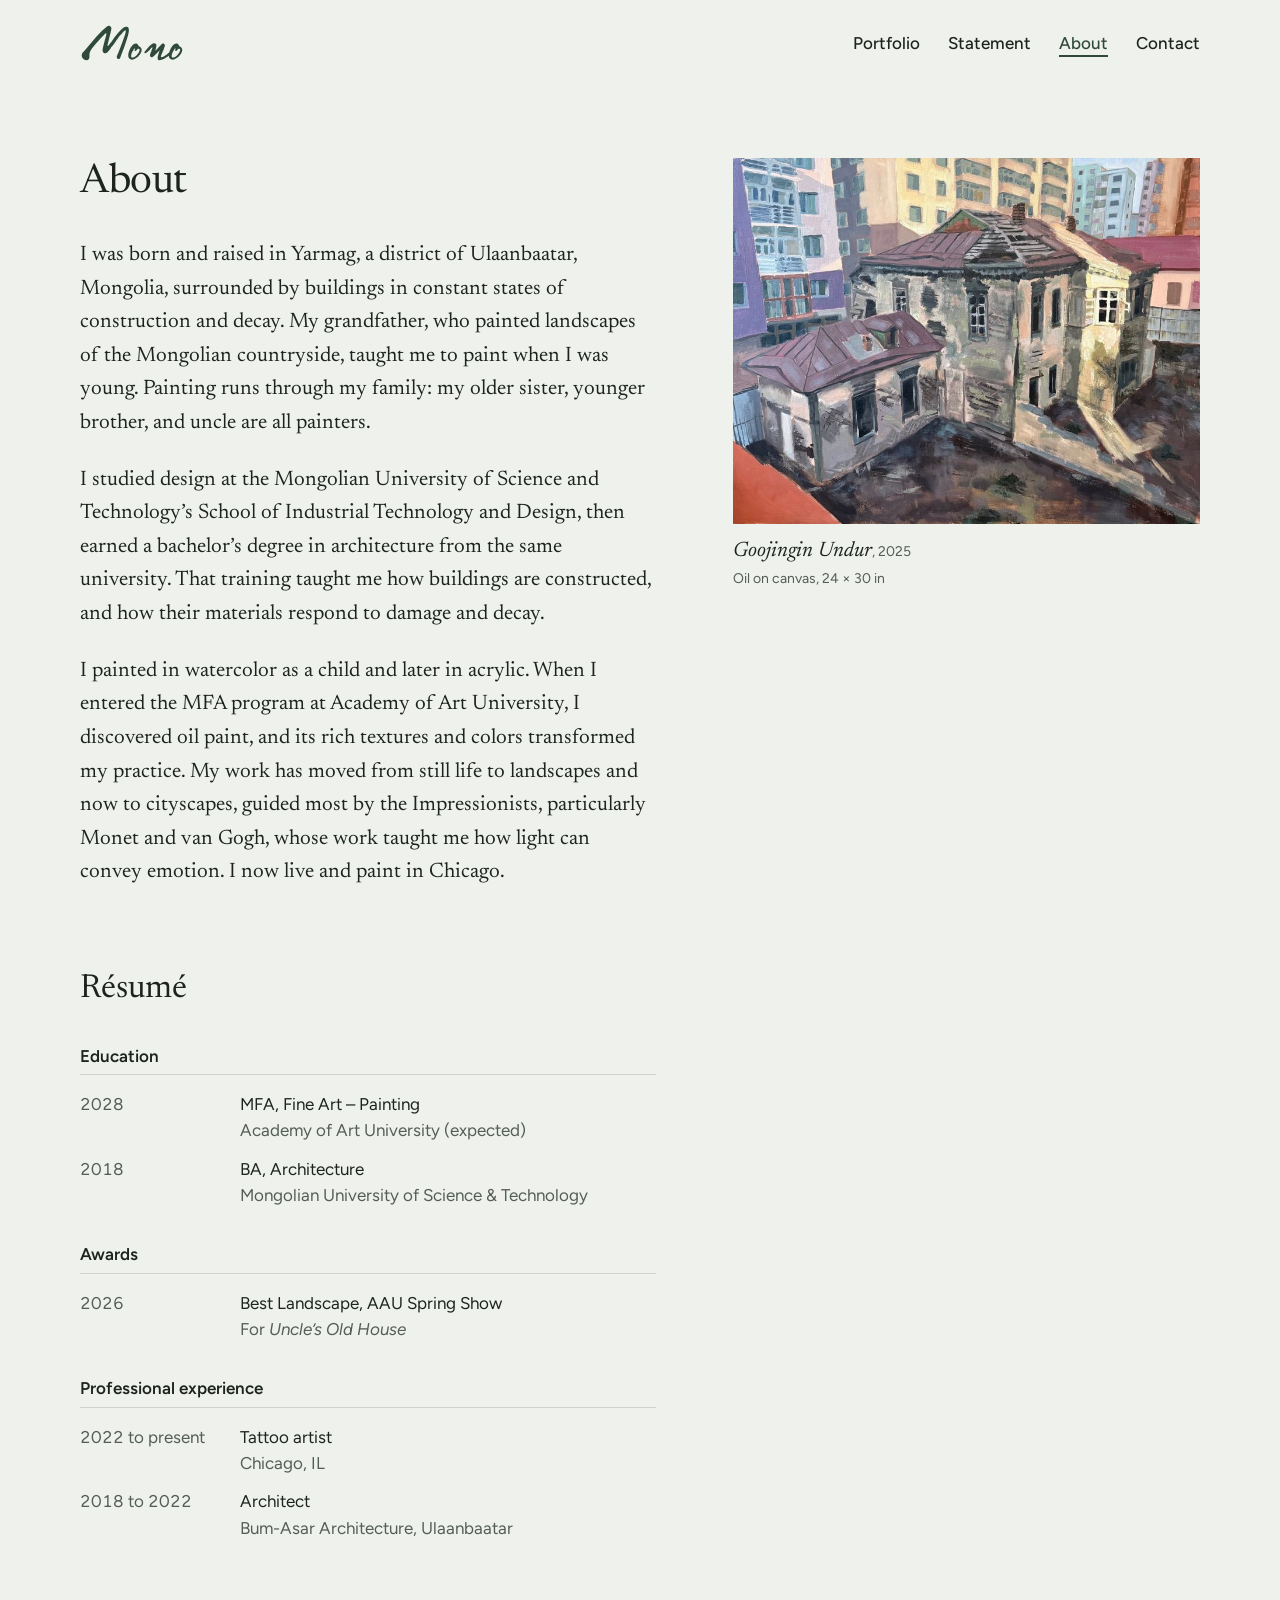
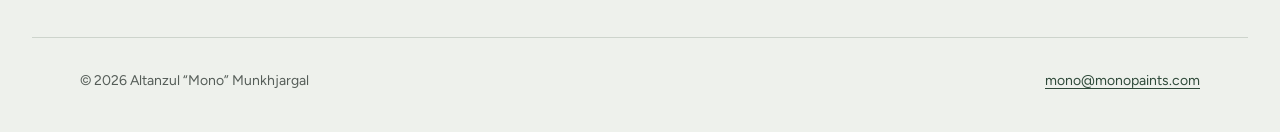
==== about/index.html @ 496c8938 "Add monopaints.com artist website Home, portfolio (Faded Memory and Small Moments), statement, about" ====
<!doctype html>
<html lang="en">
<head>
  <meta charset="utf-8">
  <meta name="viewport" content="width=device-width, initial-scale=1">
  <title>About | Mono Munkhjargal</title>
  <meta name="description" content="Bio and résumé of Altanzul “Mono” Munkhjargal, an oil painter from Ulaanbaatar, Mongolia, based in Chicago.">
  <link rel="canonical" href="https://monopaints.com/about/">
  <meta property="og:type" content="website">
  <meta property="og:title" content="About | Mono Munkhjargal">
  <meta property="og:url" content="https://monopaints.com/about/">
  <meta property="og:image" content="https://monopaints.com/assets/share.jpg">
  <link rel="icon" href="/assets/favicon.svg" type="image/svg+xml">
  <link rel="apple-touch-icon" href="/assets/apple-touch-icon.png">
  <link rel="preconnect" href="https://fonts.googleapis.com">
  <link rel="preconnect" href="https://fonts.gstatic.com" crossorigin>
  <link rel="stylesheet" href="https://fonts.googleapis.com/css2?family=Figtree:wght@400;500;600&family=Newsreader:ital,opsz,wght@0,6..72,400;1,6..72,400&display=swap">
  <link rel="stylesheet" href="/assets/site.css">
</head>
<body>
  <a class="skip-link" href="#main">Skip to content</a>
  <header class="site-header">
    <a class="home-link" href="/"><span class="wordmark" aria-hidden="true"></span><span class="visually-hidden">Mono Munkhjargal, home</span></a>
    <nav class="site-nav" aria-label="Main">
      <ul>
        <li><a href="/portfolio/">Portfolio</a></li>
        <li><a href="/statement/">Statement</a></li>
        <li><a href="/about/" aria-current="page">About</a></li>
        <li><a href="/contact/">Contact</a></li>
      </ul>
    </nav>
  </header>

  <main class="page" id="main">
    <div class="text-and-image">
      <div>
        <h1 class="page-title">About</h1>
        <div class="prose">
          <p>I was born and raised in Yarmag, a district of Ulaanbaatar, Mongolia, surrounded by buildings in constant states of construction and decay. My grandfather, who painted landscapes of the Mongolian countryside, taught me to paint when I was young. Painting runs through my family: my older sister, younger brother, and uncle are all painters.</p>
          <p>I studied design at the Mongolian University of Science and Technology’s School of Industrial Technology and Design, then earned a bachelor’s degree in architecture from the same university. That training taught me how buildings are constructed, and how their materials respond to damage and decay.</p>
          <p>I painted in watercolor as a child and later in acrylic. When I entered the MFA program at Academy of Art University, I discovered oil paint, and its rich textures and colors transformed my practice. My work has moved from still life to landscapes and now to cityscapes, guided most by the Impressionists, particularly Monet and van Gogh, whose work taught me how light can convey emotion. I now live and paint in Chicago.</p>
        </div>

        <section class="resume" aria-labelledby="resume">
          <h2 id="resume">Résumé</h2>

          <h3>Education</h3>
          <dl>
            <dt>2028</dt>
            <dd>MFA, Fine Art – Painting<span>Academy of Art University (expected)</span></dd>
            <dt>2018</dt>
            <dd>BA, Architecture<span>Mongolian University of Science &amp; Technology</span></dd>
          </dl>

          <h3>Awards</h3>
          <dl>
            <dt>2026</dt>
            <dd>Best Landscape, AAU Spring Show<span>For <i>Uncle’s Old House</i></span></dd>
          </dl>

          <h3>Professional experience</h3>
          <dl>
            <dt>2022 to present</dt>
            <dd>Tattoo artist<span>Chicago, IL</span></dd>
            <dt>2018 to 2022</dt>
            <dd>Architect<span>Bum-Asar Architecture, Ulaanbaatar</span></dd>
          </dl>
        </section>
      </div>
      <aside>
        <img src="/assets/works/goojingin-undur-1600.jpg"
             srcset="/assets/works/goojingin-undur-800.jpg 800w, /assets/works/goojingin-undur-1600.jpg 1600w"
             sizes="(max-width: 52rem) 100vw, 40vw" width="1600" height="1253"
             alt="Goojingin Undur: a crumbling two-story house with a sagging roof, seen from above and hemmed in by colorful apartment towers.">
        <p class="caption"><span class="title">Goojingin Undur</span>, 2025<br>Oil on canvas, 24 × 30 in</p>
      </aside>
    </div>
  </main>

  <footer class="site-footer">
    <p>© 2026 Altanzul “Mono” Munkhjargal</p>
    <p><a href="mailto:mono@monopaints.com">mono@monopaints.com</a></p>
  </footer>
</body>
</html>
---- assets/site.css ----
/* Mono Munkhjargal — site styles */

:root {
  --plaster: #eef1ec;
  --sage: #c7eac1;
  --pine: #2f4a3a;
  --ink: #1d2420;
  --stone: #555d58;
  --rule: #cdd4cc;
  --night: #161b18;

  --sans: "Figtree", "Avenir Next", "Segoe UI", sans-serif;
  --serif: "Newsreader", "Iowan Old Style", Georgia, serif;

  --step--1: 0.875rem;
  --step-0: 1.0625rem;
  --step-1: 1.3125rem;
  --step-2: 1.625rem;
  --step-3: 2.0625rem;
  --step-4: 2.5625rem;

  --gutter: clamp(1rem, 4vw, 3rem);
  --max: 76rem;
}

*,
*::before,
*::after {
  box-sizing: border-box;
}

html {
  -webkit-text-size-adjust: 100%;
  text-size-adjust: 100%;
}

body {
  margin: 0;
  background: var(--plaster);
  color: var(--ink);
  font-family: var(--sans);
  font-size: var(--step-0);
  line-height: 1.55;
  -webkit-font-smoothing: antialiased;
}

img {
  display: block;
  max-width: 100%;
  height: auto;
}

a {
  color: var(--pine);
  text-decoration-thickness: 1px;
  text-underline-offset: 0.2em;
}

a:hover {
  text-decoration-thickness: 2px;
}

:focus-visible {
  outline: 2px solid var(--pine);
  outline-offset: 3px;
}

h1,
h2,
h3 {
  margin: 0;
  font-weight: 500;
  line-height: 1.2;
}

p {
  margin: 0;
}

.visually-hidden {
  position: absolute;
  width: 1px;
  height: 1px;
  overflow: hidden;
  clip: rect(0 0 0 0);
  white-space: nowrap;
}

.skip-link {
  position: absolute;
  left: 1rem;
  top: -4rem;
  z-index: 10;
  padding: 0.5rem 0.875rem;
  background: var(--pine);
  color: #fff;
}

.skip-link:focus {
  top: 1rem;
}

/* The script wordmark from Mono's business card, colored by CSS. */
.wordmark {
  display: block;
  aspect-ratio: 60.12 / 21.89;
  background: currentColor;
  -webkit-mask: url("/assets/mono-wordmark.svg") center / contain no-repeat;
  mask: url("/assets/mono-wordmark.svg") center / contain no-repeat;
}

/* ---------- Header and footer (inner pages) ---------- */

.site-header {
  display: flex;
  flex-wrap: wrap;
  align-items: center;
  justify-content: space-between;
  gap: 1rem 2rem;
  max-width: var(--max);
  margin: 0 auto;
  padding: 1.5rem var(--gutter);
}

.site-header .home-link {
  color: var(--pine);
}

.site-header .wordmark {
  width: 6.5rem;
}

.site-nav ul {
  display: flex;
  flex-wrap: wrap;
  gap: 0.25rem 1.75rem;
  margin: 0;
  padding: 0;
  list-style: none;
}

.site-nav a {
  color: var(--ink);
  font-weight: 500;
  text-decoration: none;
}

.site-nav a:hover,
.site-nav a[aria-current="page"] {
  color: var(--pine);
  text-decoration: underline;
  text-decoration-thickness: 2px;
  text-underline-offset: 0.35em;
}

main {
  display: block;
}

.page {
  max-width: var(--max);
  margin: 0 auto;
  padding: clamp(2rem, 6vw, 4.5rem) var(--gutter) clamp(3rem, 8vw, 6rem);
}

.page-title {
  font-family: var(--serif);
  font-size: var(--step-4);
  font-weight: 400;
  letter-spacing: -0.01em;
}

.site-footer {
  display: flex;
  flex-wrap: wrap;
  justify-content: space-between;
  gap: 0.5rem 2rem;
  max-width: var(--max);
  margin: 0 auto;
  padding: 2rem var(--gutter) 2.5rem;
  border-top: 1px solid var(--rule);
  color: var(--stone);
  font-size: var(--step--1);
}

/* ---------- Home ---------- */

.home {
  display: grid;
  grid-template-columns: minmax(17rem, 30%) 1fr;
  min-height: 100vh;
  min-height: 100svh;
}

.home-panel {
  display: flex;
  flex-direction: column;
  justify-content: space-between;
  gap: 3rem;
  padding: clamp(2rem, 4vw, 3.5rem);
  background: var(--sage);
  color: var(--pine);
}

.home-panel .wordmark {
  width: min(15rem, 100%);
}

.home-name {
  display: block;
  margin-top: 1.5rem;
  font-size: var(--step-0);
  font-weight: 500;
  line-height: 1.4;
}

.home-role {
  font-weight: 600;
}

.home-nav ul {
  margin: 0;
  padding: 0;
  list-style: none;
}

.home-nav li + li {
  margin-top: 0.35rem;
}

.home-nav a {
  font-family: var(--serif);
  font-size: var(--step-3);
  line-height: 1.25;
  color: var(--pine);
  text-decoration: none;
}

.home-nav a:hover {
  text-decoration: underline;
  text-decoration-thickness: 2px;
  text-underline-offset: 0.2em;
}

.home-contact {
  font-size: var(--step--1);
}

.home-work {
  display: flex;
  align-items: center;
  justify-content: center;
  margin: 0;
  padding: clamp(1.5rem, 5vw, 4rem);
}

.home-work figure {
  margin: 0;
}

.home-work img {
  width: auto;
  max-height: calc(100vh - 12rem);
  max-height: calc(100svh - 12rem);
}

.home-work figcaption {
  margin-top: 1rem;
}

@media (prefers-reduced-motion: no-preference) {
  .home-work img {
    animation: arrive 1.4s ease-out both;
  }

  @keyframes arrive {
    from {
      opacity: 0;
    }
  }
}

/* ---------- Captions (shared) ---------- */

.caption {
  color: var(--stone);
  font-size: var(--step--1);
  line-height: 1.5;
}

.caption .title {
  color: var(--ink);
  font-family: var(--serif);
  font-size: var(--step-1);
  font-style: italic;
}

.caption .note {
  display: block;
  margin-top: 0.35rem;
  color: var(--pine);
  font-weight: 500;
}

/* ---------- Portfolio ---------- */

.series + .series {
  margin-top: clamp(4rem, 10vw, 7rem);
}

.series-head {
  max-width: 38rem;
  margin: clamp(1.5rem, 4vw, 2.5rem) 0 clamp(1.5rem, 4vw, 2.25rem);
}

.series-head h2 {
  font-family: var(--serif);
  font-size: var(--step-3);
  font-style: italic;
  font-weight: 400;
}

.series-head p {
  margin-top: 0.75rem;
  color: var(--stone);
}

.works {
  margin: 0;
  padding: 0;
  list-style: none;
}

.zoom {
  display: block;
  padding: 0;
  border: 0;
  background: none;
  cursor: zoom-in;
}

/* Faded Memory: one painting per wall, caption beside it. */
.works--walls > li {
  display: flex;
  align-items: flex-end;
  gap: 2rem;
}

.works--walls > li + li {
  margin-top: clamp(3rem, 8vw, 5.5rem);
}

.works--walls .zoom {
  flex: 0 1 auto;
  min-width: 0;
}

.works--walls .caption {
  flex: 0 0 14rem;
}

.works--walls img {
  width: auto;
  max-height: min(78vh, 56rem);
}

/* Small Moments: 6 × 6 in paintings, kept small on purpose. */
.works--small {
  display: grid;
  grid-template-columns: repeat(3, minmax(0, 17rem));
  gap: 2.5rem 2rem;
}

.works--small .caption {
  margin-top: 0.75rem;
}

/* ---------- Lightbox ---------- */

.lightbox {
  width: 100%;
  max-width: none;
  height: 100%;
  max-height: none;
  margin: 0;
  padding: 0;
  border: 0;
  background: var(--night);
  color: #e8ece7;
}

.lightbox::backdrop {
  background: var(--night);
}

.lightbox[open] {
  display: grid;
  grid-template-rows: auto minmax(0, 1fr) auto;
}

.lightbox-bar {
  display: flex;
  justify-content: space-between;
  align-items: center;
  padding: 0.75rem var(--gutter);
  font-size: var(--step--1);
}

.lightbox-stage {
  display: flex;
  align-items: center;
  justify-content: center;
  min-height: 0;
  padding: 0 var(--gutter);
}

.lightbox-stage img {
  width: auto;
  max-height: 100%;
  object-fit: contain;
}

.lightbox-foot {
  display: flex;
  align-items: center;
  justify-content: space-between;
  gap: 1rem;
  padding: 1rem var(--gutter) 1.25rem;
}

.lightbox .caption {
  color: #b9c2bb;
}

.lightbox .caption .title {
  color: #fff;
}

.lightbox .caption .note {
  color: var(--sage);
}

.lightbox button {
  min-width: 2.75rem;
  min-height: 2.75rem;
  padding: 0.5rem 0.875rem;
  border: 1px solid #4a554e;
  border-radius: 2px;
  background: transparent;
  color: #fff;
  font: inherit;
  font-size: var(--step--1);
  cursor: pointer;
}

.lightbox button:hover {
  border-color: var(--sage);
}

.lightbox :focus-visible {
  outline-color: var(--sage);
}

.lightbox-steps {
  display: flex;
  gap: 0.5rem;
}

@media (prefers-reduced-motion: no-preference) {
  .lightbox[open] {
    animation: arrive 0.25s ease-out;
  }
}

/* ---------- Statement and about ---------- */

.text-and-image {
  display: grid;
  grid-template-columns: minmax(0, 36rem) minmax(0, 1fr);
  gap: clamp(2rem, 6vw, 6rem);
  align-items: start;
}

.text-and-image aside {
  position: sticky;
  top: 2rem;
}

.text-and-image aside img {
  width: auto;
  max-height: 80vh;
}

.text-and-image aside .caption {
  margin-top: 0.75rem;
}

.prose {
  margin-top: 2rem;
  font-family: var(--serif);
  font-size: var(--step-1);
  line-height: 1.6;
}

.prose p + p {
  margin-top: 1.1em;
}

.resume {
  margin-top: clamp(3rem, 8vw, 5rem);
  max-width: 44rem;
}

.resume h2 {
  font-family: var(--serif);
  font-size: var(--step-3);
  font-weight: 400;
}

.resume h3 {
  margin-top: 2.25rem;
  padding-bottom: 0.5rem;
  border-bottom: 1px solid var(--rule);
  font-size: var(--step-0);
  font-weight: 600;
}

.resume dl {
  display: grid;
  grid-template-columns: 8.5rem minmax(0, 1fr);
  gap: 0.75rem 1.5rem;
  margin: 1rem 0 0;
}

.resume dt {
  color: var(--stone);
  font-variant-numeric: tabular-nums;
}

.resume dd {
  margin: 0;
}

.resume dd span {
  display: block;
  color: var(--stone);
}

/* ---------- Contact ---------- */

.contact-lede {
  margin-top: 2rem;
  max-width: 30rem;
}

.contact-email {
  display: inline-block;
  margin-top: 1rem;
  font-family: var(--serif);
  font-size: clamp(1.75rem, 5vw, var(--step-4));
  line-height: 1.2;
  overflow-wrap: anywhere;
}

.copy-email {
  display: block;
  margin-top: 1.25rem;
  padding: 0.6rem 1rem;
  border: 1px solid var(--pine);
  border-radius: 2px;
  background: transparent;
  color: var(--pine);
  font: inherit;
  font-weight: 500;
  cursor: pointer;
}

.copy-email:hover {
  background: var(--sage);
}

.contact-where {
  margin-top: 2.5rem;
  color: var(--stone);
}

/* ---------- Small screens ---------- */

@media (max-width: 52rem) {
  .home {
    grid-template-columns: 1fr;
  }

  .home-panel {
    gap: 2rem;
  }

  .home-panel .wordmark {
    width: 10rem;
  }

  .home-nav ul {
    display: flex;
    flex-wrap: wrap;
    gap: 0.25rem 1.5rem;
  }

  .home-nav li + li {
    margin-top: 0;
  }

  .home-nav a {
    font-size: var(--step-2);
  }

  .home-work img {
    max-height: none;
  }

  .works--walls > li {
    flex-direction: column;
    align-items: flex-start;
    gap: 0.875rem;
  }

  .works--walls .caption {
    flex: none;
  }

  .works--walls img {
    max-height: none;
  }

  .works--small {
    grid-template-columns: repeat(2, minmax(0, 1fr));
    gap: 2rem 1.25rem;
  }

  .text-and-image {
    grid-template-columns: 1fr;
  }

  .text-and-image aside {
    position: static;
  }

  .text-and-image aside img {
    max-height: none;
  }

  .resume dl {
    grid-template-columns: 6.5rem minmax(0, 1fr);
    gap: 0.75rem 1rem;
  }
}
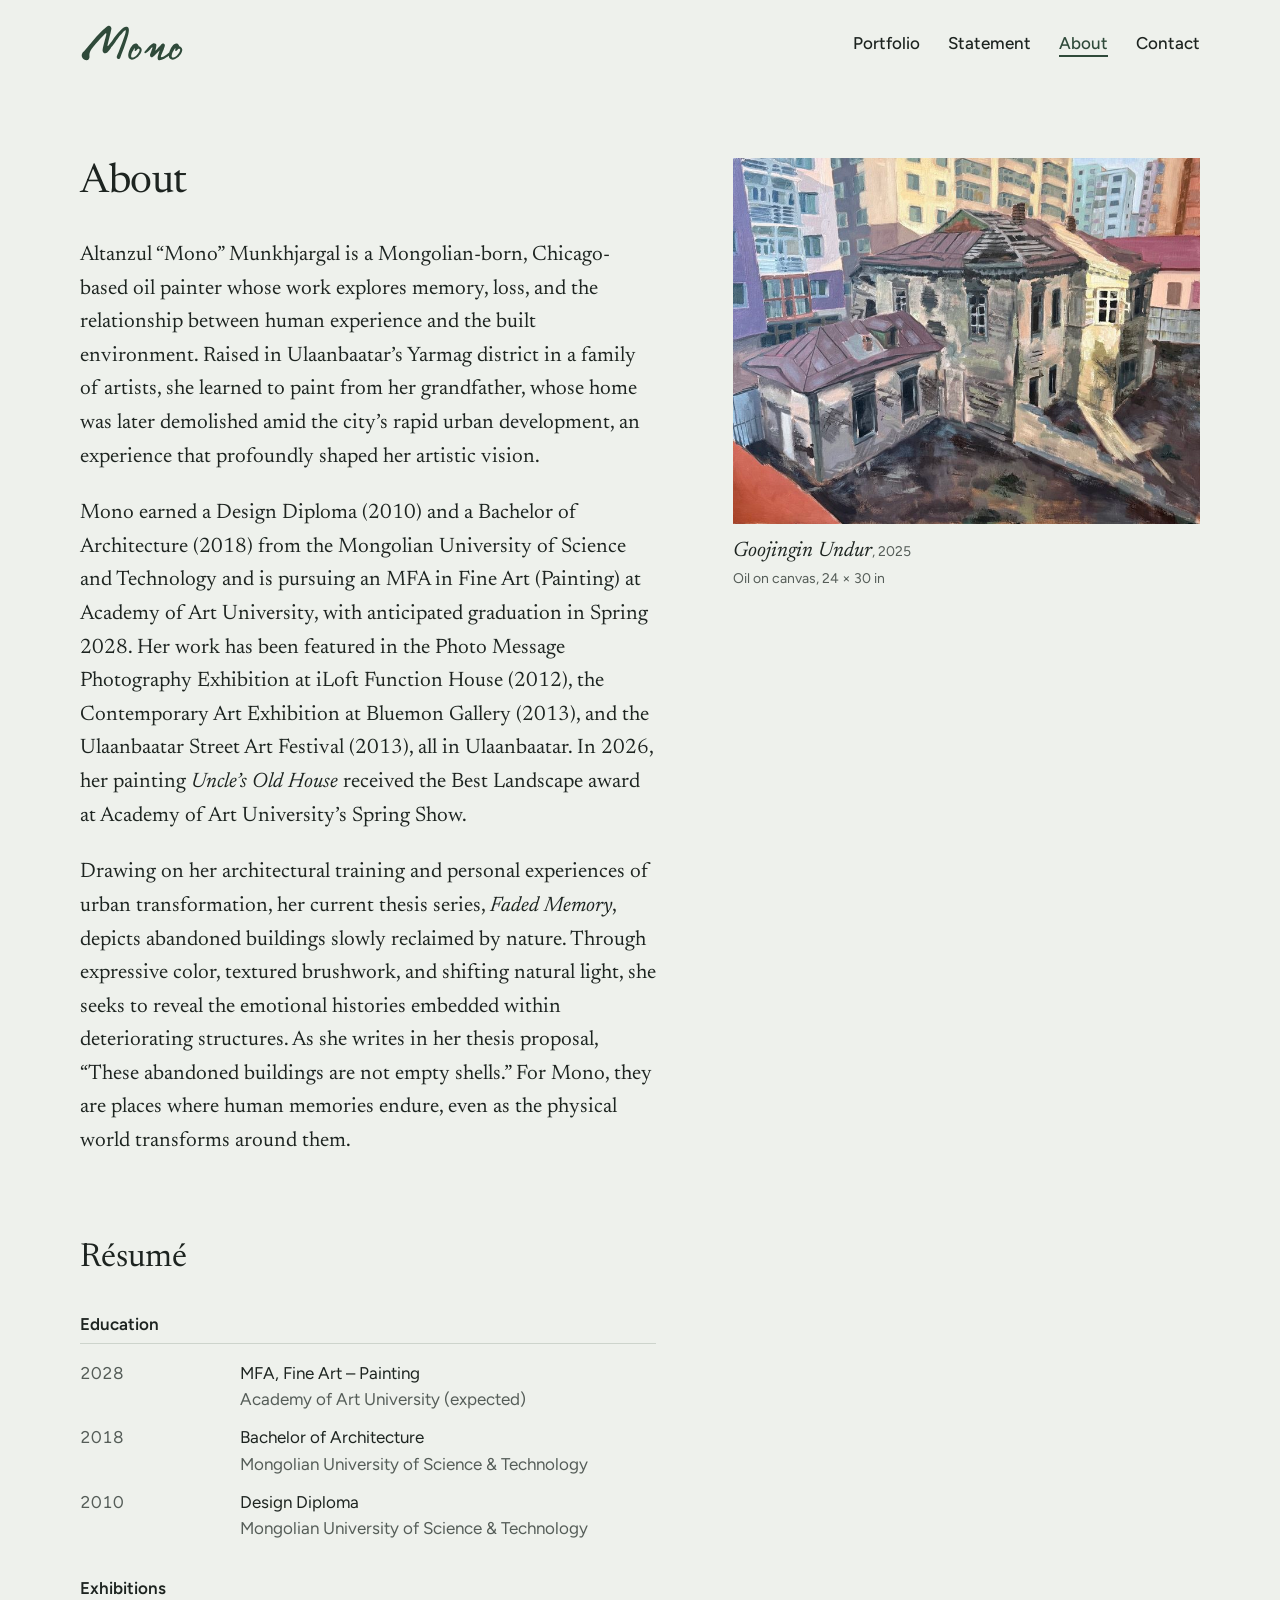
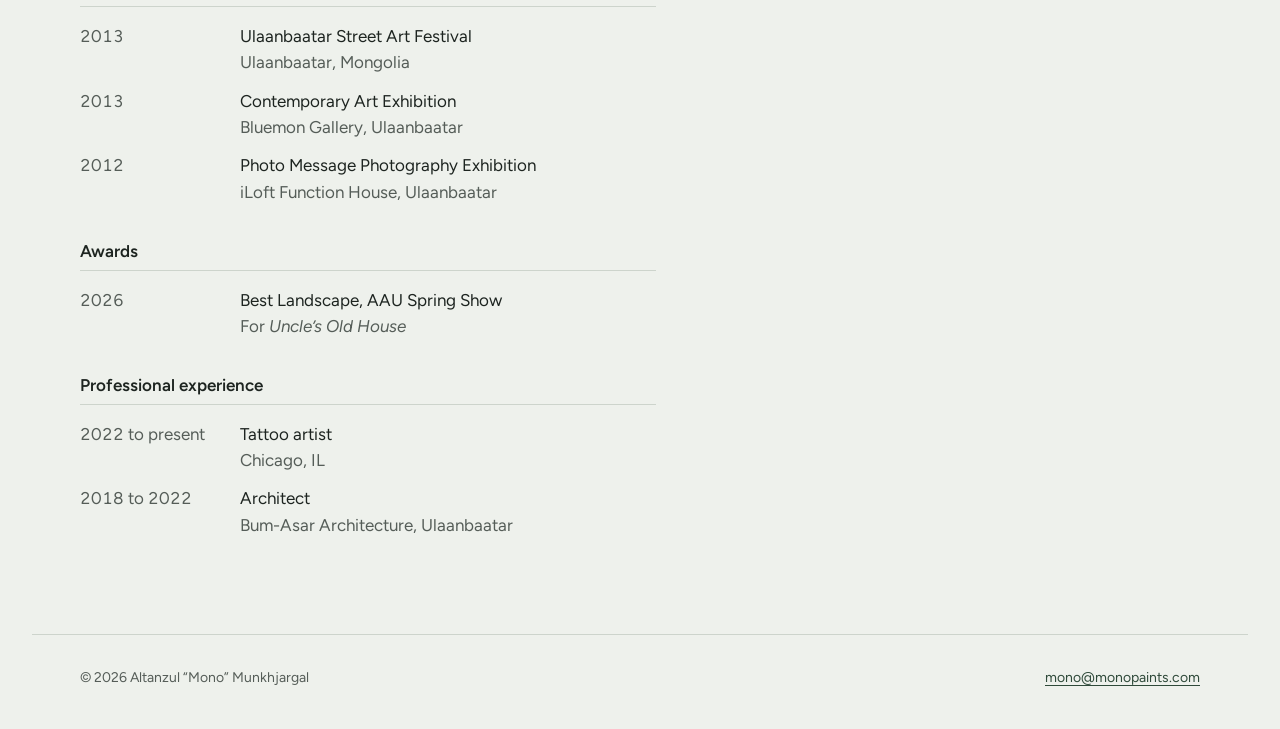
==== commit 17448d54: "Update About page with new bio, design diploma and exhibitions" ====
--- a/about/index.html
+++ b/about/index.html
@@ -36,9 +36,9 @@
       <div>
         <h1 class="page-title">About</h1>
         <div class="prose">
-          <p>I was born and raised in Yarmag, a district of Ulaanbaatar, Mongolia, surrounded by buildings in constant states of construction and decay. My grandfather, who painted landscapes of the Mongolian countryside, taught me to paint when I was young. Painting runs through my family: my older sister, younger brother, and uncle are all painters.</p>
-          <p>I studied design at the Mongolian University of Science and Technology’s School of Industrial Technology and Design, then earned a bachelor’s degree in architecture from the same university. That training taught me how buildings are constructed, and how their materials respond to damage and decay.</p>
-          <p>I painted in watercolor as a child and later in acrylic. When I entered the MFA program at Academy of Art University, I discovered oil paint, and its rich textures and colors transformed my practice. My work has moved from still life to landscapes and now to cityscapes, guided most by the Impressionists, particularly Monet and van Gogh, whose work taught me how light can convey emotion. I now live and paint in Chicago.</p>
+          <p>Altanzul “Mono” Munkhjargal is a Mongolian-born, Chicago-based oil painter whose work explores memory, loss, and the relationship between human experience and the built environment. Raised in Ulaanbaatar’s Yarmag district in a family of artists, she learned to paint from her grandfather, whose home was later demolished amid the city’s rapid urban development, an experience that profoundly shaped her artistic vision.</p>
+          <p>Mono earned a Design Diploma (2010) and a Bachelor of Architecture (2018) from the Mongolian University of Science and Technology and is pursuing an MFA in Fine Art (Painting) at Academy of Art University, with anticipated graduation in Spring 2028. Her work has been featured in the Photo Message Photography Exhibition at iLoft Function House (2012), the Contemporary Art Exhibition at Bluemon Gallery (2013), and the Ulaanbaatar Street Art Festival (2013), all in Ulaanbaatar. In 2026, her painting <i>Uncle’s Old House</i> received the Best Landscape award at Academy of Art University’s Spring Show.</p>
+          <p>Drawing on her architectural training and personal experiences of urban transformation, her current thesis series, <i>Faded Memory</i>, depicts abandoned buildings slowly reclaimed by nature. Through expressive color, textured brushwork, and shifting natural light, she seeks to reveal the emotional histories embedded within deteriorating structures. As she writes in her thesis proposal, “These abandoned buildings are not empty shells.” For Mono, they are places where human memories endure, even as the physical world transforms around them.</p>
         </div>
 
         <section class="resume" aria-labelledby="resume">
@@ -49,7 +49,19 @@
             <dt>2028</dt>
             <dd>MFA, Fine Art – Painting<span>Academy of Art University (expected)</span></dd>
             <dt>2018</dt>
-            <dd>BA, Architecture<span>Mongolian University of Science &amp; Technology</span></dd>
+            <dd>Bachelor of Architecture<span>Mongolian University of Science &amp; Technology</span></dd>
+            <dt>2010</dt>
+            <dd>Design Diploma<span>Mongolian University of Science &amp; Technology</span></dd>
+          </dl>
+
+          <h3>Exhibitions</h3>
+          <dl>
+            <dt>2013</dt>
+            <dd>Ulaanbaatar Street Art Festival<span>Ulaanbaatar, Mongolia</span></dd>
+            <dt>2013</dt>
+            <dd>Contemporary Art Exhibition<span>Bluemon Gallery, Ulaanbaatar</span></dd>
+            <dt>2012</dt>
+            <dd>Photo Message Photography Exhibition<span>iLoft Function House, Ulaanbaatar</span></dd>
           </dl>
 
           <h3>Awards</h3>
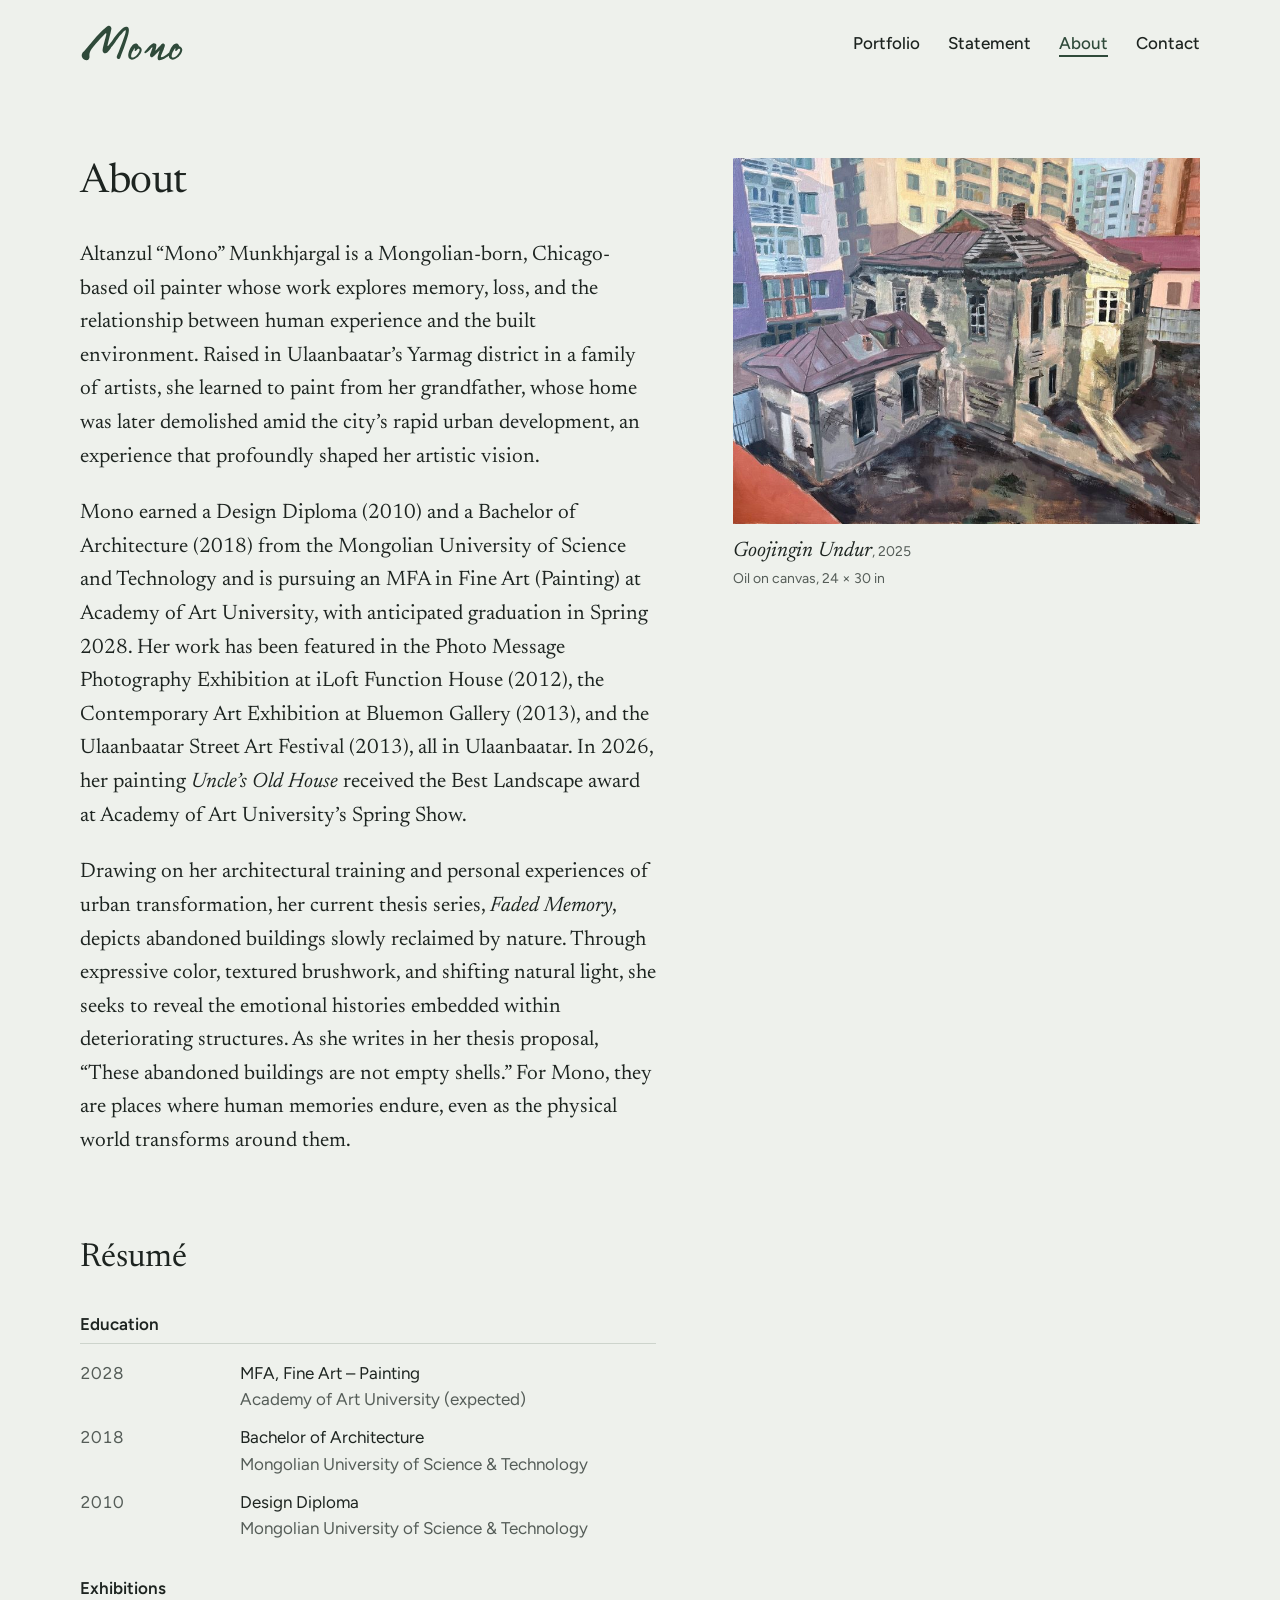
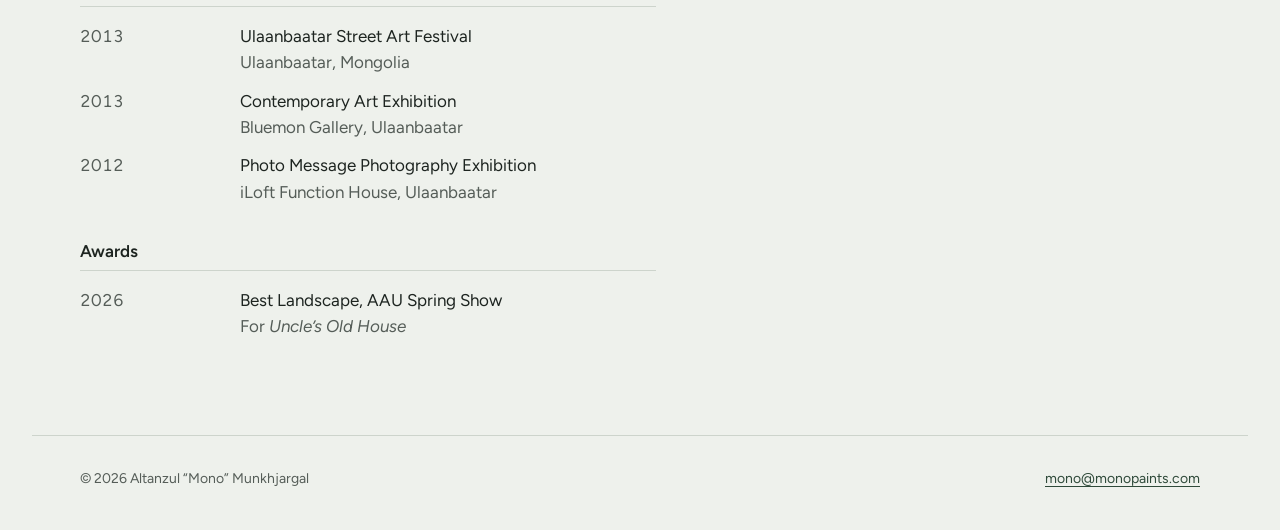
==== commit c66c4781: "Remove professional experience from About page" ====
--- a/about/index.html
+++ b/about/index.html
@@ -70,13 +70,6 @@
             <dd>Best Landscape, AAU Spring Show<span>For <i>Uncle’s Old House</i></span></dd>
           </dl>
 
-          <h3>Professional experience</h3>
-          <dl>
-            <dt>2022 to present</dt>
-            <dd>Tattoo artist<span>Chicago, IL</span></dd>
-            <dt>2018 to 2022</dt>
-            <dd>Architect<span>Bum-Asar Architecture, Ulaanbaatar</span></dd>
-          </dl>
         </section>
       </div>
       <aside>
